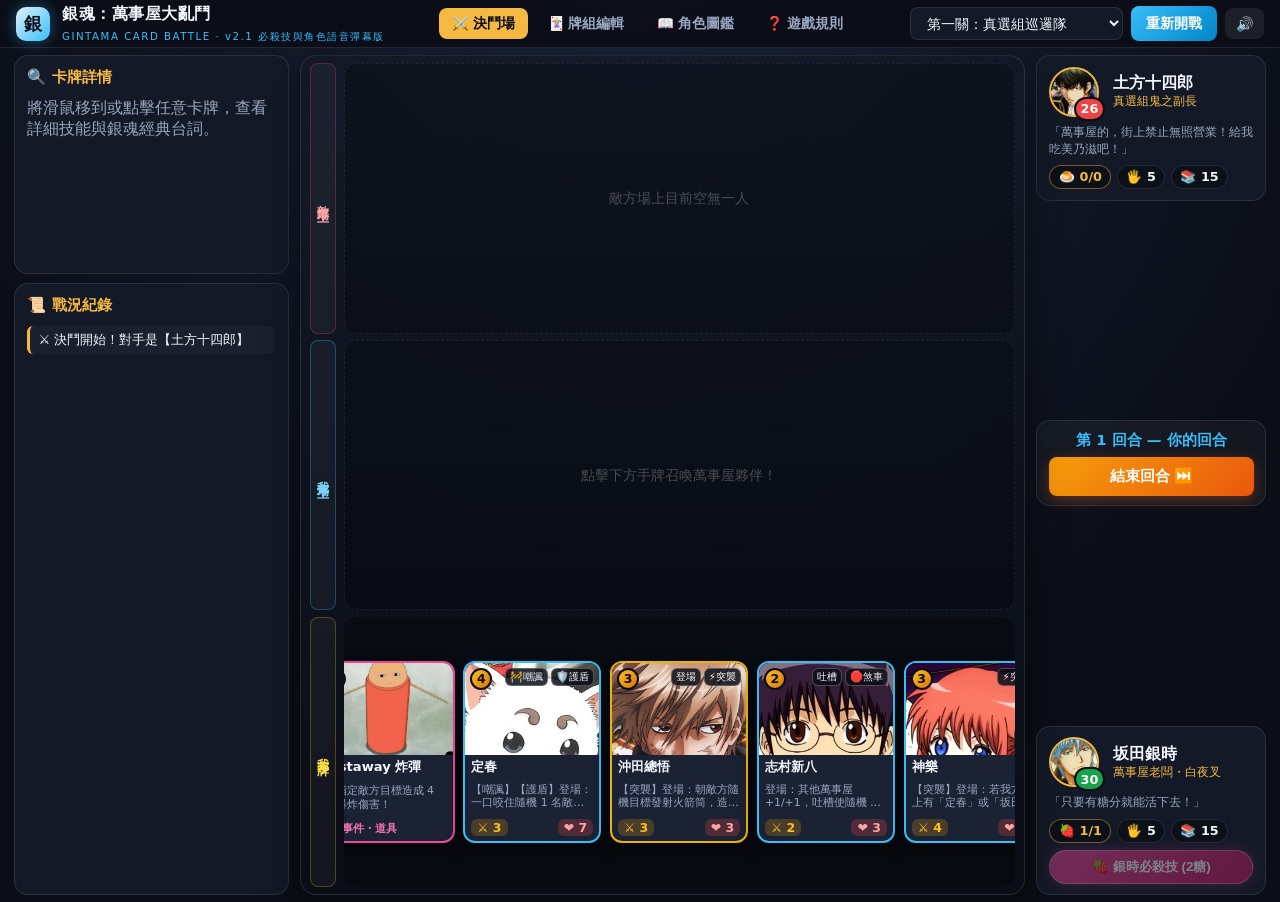
==== card-game/index.html @ 1b83532b "Add Gintama Card Battle and Gintama Street Fighter games" ====
<!DOCTYPE html>
<html lang="zh-Hant">
<head>
  <meta charset="UTF-8" />
  <meta name="viewport" content="width=device-width, initial-scale=1.0" />
  <meta http-equiv="Cache-Control" content="no-cache, no-store, must-revalidate" />
  <meta http-equiv="Pragma" content="no-cache" />
  <meta http-equiv="Expires" content="0" />
  <title>銀魂：萬事屋大亂鬥 v2.1 — Gintama Card Battle</title>
  <link rel="stylesheet" href="styles.css?v=20261117_20" />
</head>
<body>
  <div id="app">
    <!-- Top Navigation Bar -->
    <header class="topbar">
      <div class="brand">
        <span class="brand-badge">銀</span>
        <div class="brand-text">
          <h1>銀魂：萬事屋大亂鬥</h1>
          <span class="subtitle">GINTAMA CARD BATTLE · v2.1 必殺技與角色語音彈幕版</span>
        </div>
      </div>

      <nav class="nav-tabs" aria-label="主選單">
        <button class="nav-btn active" data-tab="battle">⚔️ 決鬥場</button>
        <button class="nav-btn" data-tab="deck">🃏 牌組編輯</button>
        <button class="nav-btn" data-tab="gallery">📖 角色圖鑑</button>
        <button class="nav-btn" data-tab="rules">❓ 遊戲規則</button>
      </nav>

      <div class="topbar-actions">
        <select id="stage-select" class="stage-select" title="選擇關卡"></select>
        <button id="btn-new-game" class="btn btn-primary">重新開戰</button>
        <button id="btn-sound" class="btn btn-icon" title="音效開關">🔊</button>
      </div>
    </header>

    <!-- Main Content Views -->
    <main class="main-container">
      <!-- BATTLE VIEW -->
      <section id="view-battle" class="view active">
        <div class="battle-layout">
          <!-- 左側欄：敵我雙方主將 ＋ 回合控制 -->
          <aside class="hero-column">
            <!-- Enemy Hero Card -->
            <div class="hero-bar enemy-hero" id="enemy-hero-box">
              <div class="hero-profile">
                <div class="hero-avatar-wrap">
                  <img id="enemy-avatar" src="" alt="Enemy" class="hero-avatar" />
                  <span class="hero-hp-badge" id="enemy-hp">30</span>
                </div>
                <div class="hero-meta">
                  <div class="hero-name" id="enemy-name">土方十四郎</div>
                  <div class="hero-title" id="enemy-title">真選組鬼之副長</div>
                </div>
              </div>
              <div class="hero-quote" id="enemy-taunt">「給我多加點美乃滋！」</div>
              <div class="hero-resources">
                <div class="resource-pill sugar-pill" title="敵方糖分">
                  <span>🍮</span> <span id="enemy-sugar">1/1</span>
                </div>
                <div class="resource-pill" title="敵方手牌">
                  <span>🖐️</span> <span id="enemy-hand-count">3</span>
                </div>
                <div class="resource-pill" title="敵方牌庫">
                  <span>📚</span> <span id="enemy-deck-count">17</span>
                </div>
              </div>
            </div>

            <!-- Center Status Strip -->
            <div class="center-strip">
              <div class="turn-indicator" id="turn-indicator">第 1 回合 — 你的回合</div>
              <div class="targeting-banner hidden" id="targeting-banner">
                <span id="targeting-text">請選擇目標</span>
                <button id="btn-cancel-target" class="btn btn-sm btn-ghost">取消</button>
              </div>
              <button id="btn-end-turn" class="btn btn-end-turn">結束回合 ⏭️</button>
            </div>

            <!-- Player Hero Card -->
            <div class="hero-bar player-hero" id="player-hero-box">
              <div class="hero-profile">
                <div class="hero-avatar-wrap">
                  <img id="player-avatar" src="" alt="Player" class="hero-avatar" />
                  <span class="hero-hp-badge player-hp" id="player-hp">30</span>
                </div>
                <div class="hero-meta">
                  <div class="hero-name">坂田銀時</div>
                  <div class="hero-title">萬事屋老闆・白夜叉</div>
                </div>
              </div>
              <div class="hero-quote" id="player-taunt">「只要有糖分就能活下去！」</div>
              <div class="hero-resources">
                <div class="resource-pill sugar-pill" title="可用糖分">
                  <span>🍓</span> <span id="player-sugar">1/1</span>
                </div>
                <div class="resource-pill" title="手牌數量">
                  <span>🖐️</span> <span id="player-hand-count">3</span>
                </div>
                <div class="resource-pill" title="牌庫剩餘">
                  <span>📚</span> <span id="player-deck-count">17</span>
                </div>
              </div>
              <button id="btn-hero-skill" class="btn hero-skill-btn" title="每回合限1次：消耗2糖分，回復2體力並對敵方全體造成1點傷害（≤15血變為2點）">
                🍓 銀時必殺技 (2糖)
              </button>
            </div>
          </aside>

          <!-- 中央主戰場：只放敵方場上、我方場上、手牌，空間超大字體清晰！ -->
          <div class="arena">
            <div class="arena-zone">
              <span class="zone-label enemy-label">敵方場上</span>
              <div class="board-row enemy-board" id="enemy-board"></div>
            </div>

            <div class="arena-zone">
              <span class="zone-label player-label">我方場上</span>
              <div class="board-row player-board" id="player-board"></div>
            </div>

            <div class="arena-zone hand-zone">
              <span class="zone-label hand-label">我方手牌</span>
              <div class="hand-tray" id="player-hand"></div>
            </div>

            <!-- 漫畫風角色台詞彈幕 -->
            <div id="comic-toast" class="comic-toast hidden">
              <img id="toast-avatar" src="assets/cards/char_672.png" alt="" />
              <div>
                <div id="toast-speaker" class="toast-speaker">坂田銀時</div>
                <div id="toast-text" class="toast-text">「只要有糖分就能活下去！」</div>
              </div>
            </div>
          </div>

          <!-- Right Sidebar: Card Inspector & Battle Log -->
          <aside class="battle-sidebar">
            <div class="panel inspector-panel">
              <h3>🔍 卡牌詳情</h3>
              <div id="card-inspector" class="inspector-content">
                <p class="muted">將滑鼠移到或點擊任意卡牌，查看詳細技能與銀魂經典台詞。</p>
              </div>
            </div>
            <div class="panel log-panel">
              <h3>📜 戰況紀錄</h3>
              <div id="battle-log" class="battle-log"></div>
            </div>
          </aside>
        </div>
      </section>

      <!-- DECK BUILDER VIEW -->
      <section id="view-deck" class="view">
        <div class="deck-layout">
          <div class="deck-collection">
            <div class="view-header">
              <h2>所有可用卡牌</h2>
              <div class="filter-bar">
                <button class="filter-btn active" data-faction="all">全部</button>
                <button class="filter-btn" data-faction="yorozuya">萬事屋</button>
                <button class="filter-btn" data-faction="shinsengumi">真選組</button>
                <button class="filter-btn" data-faction="joui">攘夷・鬼兵隊</button>
                <button class="filter-btn" data-faction="kabukicho">歌舞伎町・其他</button>
                <button class="filter-btn" data-faction="spell">事件・道具</button>
              </div>
            </div>
            <div id="deck-card-pool" class="card-grid"></div>
          </div>
          <aside class="deck-sidebar panel">
            <div class="deck-sidebar-header">
              <h3>我的牌組 (<span id="deck-count">0</span>/20)</h3>
              <div class="deck-actions">
                <button id="btn-reset-deck" class="btn btn-sm btn-ghost">預設牌組</button>
                <button id="btn-save-deck" class="btn btn-sm btn-primary">套用並開戰</button>
              </div>
            </div>
            <p class="muted small">點擊左側卡牌加入（每張最多 2 張），點擊右側列表移除。需滿 20 張。</p>
            <div id="current-deck-list" class="deck-list"></div>
          </aside>
        </div>
      </section>

      <!-- GALLERY VIEW -->
      <section id="view-gallery" class="view">
        <div class="view-header">
          <h2>📖 銀魂角色與道具圖鑑</h2>
          <p class="muted">收錄萬事屋、真選組、攘夷志士、歌舞伎町住民與經典搞笑道具！</p>
        </div>
        <div id="gallery-grid" class="card-grid gallery-grid"></div>
      </section>

      <!-- RULES VIEW -->
      <section id="view-rules" class="view">
        <div class="rules-card panel">
          <h2>❓ 銀魂：萬事屋大亂鬥 — 完整遊戲規則</h2>
          <div class="rules-grid">
            <div class="rule-block">
              <h3>1. 回合流程與糖分 🍓</h3>
              <ul>
                <li><strong>開局與補牌</strong>：雙方各有 20 張牌組，開局直接抽滿 <strong>5 張手牌</strong>；每當出牌使手牌低於 5 張時，會自動從牌庫<strong>隨時補滿 5 張</strong>（直到牌庫抽完）。</li>
                <li><strong>回合開始</strong>：糖分上限 +1（最高 10 點）並補滿，同時抽 1 張牌（手牌上限 5 張）。</li>
                <li><strong>出牌</strong>：點擊手牌中糖分足夠（藍色發光）的卡牌，即可召喚角色上場或施放事件／道具。</li>
              </ul>
            </div>
            <div class="rule-block">
              <h3>2. 召喚、攻擊與操作 ⚔️</h3>
              <ul>
                <li>場上最多可同時存在 <strong>5 名角色</strong>。</li>
                <li>一般角色登場當回合需待機；<strong>綠框發光</strong>代表本回合可攻擊。</li>
                <li><strong>攻擊方式</strong>：點擊己方綠框角色 → 再點擊敵方角色或敵方主將！</li>
                <li><strong>指定道具</strong>：點擊需要目標的道具卡後，點選對應的友方或敵方目標（可按「取消」收回）。</li>
              </ul>
            </div>
            <div class="rule-block">
              <h3>3. 前列防線與技能關鍵詞 🛡️</h3>
              <ul>
                <li><strong>嘲諷 (前列擋箭牌)</strong>：敵人必須先擊敗所有具「嘲諷」的角色，才能攻擊其他角色或主將。</li>
                <li><strong>煞車 (停攻控場 🛑)</strong>：中了「煞車」的角色下回合無法攻擊（如將軍大人、新八吐槽、月詠苦無、阿姆斯特朗砲）。</li>
                <li><strong>護盾 (🛡️)</strong>：抵擋第一次受到的戰鬥或技能傷害，破盾後才開始扣血。</li>
                <li><strong>突襲</strong>：登場當回合即可立刻攻擊。</li>
                <li><strong>登場 / 亡語 / 白夜叉</strong>：進場或退場時觸發特殊效果；銀時在我方 ≤ 15 血時會覺醒！</li>
              </ul>
            </div>
            <div class="rule-block">
              <h3>4. 勝負條件與關卡 🏆</h3>
              <ul>
                <li><strong>獲勝條件</strong>：將敵方主將體力打到 <strong>0</strong>，或讓敵方<strong>牌庫耗盡（無牌可抽）</strong>即立刻獲勝！</li>
                <li><strong>敗北條件</strong>：我方主將體力歸 0，或我方牌庫耗盡無牌可抽。</li>
                <li><strong>8 大經典關卡</strong>：從真選組巡邏隊一路打到 MADAO 究極逆襲，也可到「牌組編輯」自由調整 20 張牌組（同卡最多 2 張）。</li>
              </ul>
            </div>
          </div>
        </div>
      </section>
    </main>
  </div>

  <!-- Victory / Defeat Modal -->
  <div id="result-modal" class="modal hidden">
    <div id="modal-box" class="modal-box">
      <div id="modal-badge" class="result-badge win">WIN · 你贏了！</div>
      <div id="modal-emoji" class="modal-emoji">🏆</div>
      <h2 id="modal-title">勝利！</h2>
      <div id="modal-reason" class="modal-reason"></div>
      <div class="modal-quote-box">
        <img id="modal-speaker-img" src="assets/cards/char_672.png" alt="角色頭像" class="modal-speaker-avatar" />
        <div class="modal-quote-content">
          <div id="modal-speaker-name" class="modal-speaker-name">坂田銀時</div>
          <p id="modal-quote-text" class="modal-quote-text">「只要有糖分就能活下去！」</p>
        </div>
      </div>
      <p id="modal-desc" class="modal-subdesc"></p>
      <div class="modal-actions">
        <button id="btn-modal-retry" class="btn btn-primary">再戰一局</button>
        <button id="btn-modal-next" class="btn btn-accent">挑戰下一關</button>
      </div>
    </div>
  </div>

  <script src="cards.js?v=20261117_20"></script>
  <script src="game.js?v=20261117_20"></script>
</body>
</html>
---- card-game/styles.css ----
:root {
  --bg-deep: #0b0e17;
  --bg-panel: #131927;
  --bg-card: #1a2234;
  --border-subtle: rgba(255, 255, 255, 0.1);
  --text-main: #f3f6fc;
  --text-muted: #9aa7c0;
  --accent-gold: #f5b942;
  --accent-cyan: #38bdf8;
  --accent-crimson: #ef4444;
  --accent-green: #22c55e;
  --accent-purple: #a855f7;
  --yorozuya: #38bdf8;
  --shinsengumi: #eab308;
  --joui: #a855f7;
  --kabukicho: #f97316;
  --spell: #ec4899;
}

* {
  box-sizing: border-box;
  margin: 0;
  padding: 0;
}

body {
  font-family: "Noto Sans TC", "Microsoft JhengHei", system-ui, -apple-system, sans-serif;
  background: radial-gradient(circle at top center, #1a233a 0%, var(--bg-deep) 65%);
  color: var(--text-main);
  min-height: 100vh;
  overflow-x: hidden;
}

.hidden {
  display: none !important;
}

.muted {
  color: var(--text-muted);
}

.small {
  font-size: 0.85rem;
}

/* Topbar */
.topbar {
  display: flex;
  align-items: center;
  justify-content: space-between;
  gap: 1rem;
  padding: 0.7rem 1.4rem;
  background: rgba(11, 14, 23, 0.92);
  border-bottom: 1px solid var(--border-subtle);
  backdrop-filter: blur(10px);
  position: sticky;
  top: 0;
  z-index: 40;
}

.brand {
  display: flex;
  align-items: center;
  gap: 0.75rem;
}

.brand-badge {
  width: 40px;
  height: 40px;
  border-radius: 10px;
  background: linear-gradient(135deg, #e0f2fe, #38bdf8);
  color: #0b0e17;
  font-weight: 900;
  font-size: 1.4rem;
  display: grid;
  place-items: center;
  box-shadow: 0 0 15px rgba(56, 189, 248, 0.4);
}

.brand-text h1 {
  font-size: 1.1rem;
  letter-spacing: 0.5px;
}

.brand-text .subtitle {
  font-size: 0.68rem;
  color: var(--accent-cyan);
  letter-spacing: 1.5px;
}

.nav-tabs {
  display: flex;
  gap: 0.4rem;
}

.nav-btn {
  background: transparent;
  border: 1px solid transparent;
  color: var(--text-muted);
  padding: 0.45rem 0.9rem;
  border-radius: 8px;
  cursor: pointer;
  font-size: 0.92rem;
  font-weight: 600;
  transition: all 0.18s ease;
}

.nav-btn:hover {
  color: var(--text-main);
  background: rgba(255, 255, 255, 0.06);
}

.nav-btn.active {
  color: #0b0e17;
  background: var(--accent-gold);
}

.topbar-actions {
  display: flex;
  align-items: center;
  gap: 0.5rem;
}

.stage-select {
  background: var(--bg-panel);
  color: var(--text-main);
  border: 1px solid var(--border-subtle);
  border-radius: 8px;
  padding: 0.42rem 0.7rem;
  font-size: 0.88rem;
}

/* Buttons */
.btn {
  border: none;
  border-radius: 8px;
  padding: 0.48rem 0.95rem;
  font-weight: 700;
  cursor: pointer;
  font-size: 0.88rem;
  transition: transform 0.12s ease, filter 0.15s ease;
}

.btn:hover:not(:disabled) {
  filter: brightness(1.1);
  transform: translateY(-1px);
}

.btn:disabled {
  opacity: 0.45;
  cursor: not-allowed;
}

.btn-primary {
  background: linear-gradient(135deg, #38bdf8, #0284c7);
  color: #fff;
}

.btn-accent {
  background: linear-gradient(135deg, #f5b942, #d97706);
  color: #0b0e17;
}

.btn-ghost {
  background: rgba(255, 255, 255, 0.08);
  color: var(--text-main);
  border: 1px solid var(--border-subtle);
}

.btn-icon {
  background: rgba(255, 255, 255, 0.08);
  color: var(--text-main);
  padding: 0.45rem 0.65rem;
}

.btn-sm {
  padding: 0.3rem 0.65rem;
  font-size: 0.8rem;
}

.btn-end-turn {
  background: linear-gradient(135deg, #f59e0b, #ea580c);
  color: #fff;
  padding: 0.5rem 1.15rem;
  font-size: 0.92rem;
  box-shadow: 0 4px 14px rgba(234, 88, 12, 0.35);
}

/* Views */
.main-container {
  max-width: 1480px;
  margin: 0 auto;
  padding: 0.9rem 1.2rem 1.5rem;
}

.view {
  display: none;
}

.view.active {
  display: block;
}

/* Battle Layout */
.battle-layout {
  display: grid;
  grid-template-columns: 1fr 310px;
  gap: 1rem;
  align-items: start;
}

.arena {
  display: flex;
  flex-direction: column;
  gap: 0.65rem;
  background: linear-gradient(180deg, rgba(19, 25, 39, 0.85), rgba(11, 14, 23, 0.95));
  border: 1px solid var(--border-subtle);
  border-radius: 16px;
  padding: 0.9rem;
  box-shadow: 0 18px 40px rgba(0, 0, 0, 0.45);
}

/* Hero Bars */
.hero-bar {
  display: flex;
  align-items: center;
  justify-content: space-between;
  gap: 1rem;
  padding: 0.6rem 0.9rem;
  border-radius: 12px;
  background: rgba(255, 255, 255, 0.04);
  border: 1px solid var(--border-subtle);
  transition: box-shadow 0.2s ease, border-color 0.2s ease;
}

.hero-bar.targetable {
  border-color: var(--accent-crimson);
  box-shadow: 0 0 18px rgba(239, 68, 68, 0.55);
  cursor: pointer;
}

.hero-bar.friendly-targetable {
  border-color: var(--accent-green);
  box-shadow: 0 0 18px rgba(34, 197, 94, 0.55);
  cursor: pointer;
}

.hero-profile {
  display: flex;
  align-items: center;
  gap: 0.85rem;
}

.hero-avatar-wrap {
  position: relative;
  width: 56px;
  height: 56px;
  flex-shrink: 0;
}

.hero-avatar {
  width: 56px;
  height: 56px;
  border-radius: 50%;
  object-fit: cover;
  border: 2px solid var(--accent-gold);
  background: #0f172a;
}

.hero-hp-badge {
  position: absolute;
  bottom: -4px;
  right: -6px;
  background: var(--accent-crimson);
  color: #fff;
  font-weight: 800;
  font-size: 0.8rem;
  min-width: 26px;
  height: 24px;
  padding: 0 5px;
  border-radius: 999px;
  display: grid;
  place-items: center;
  border: 2px solid var(--bg-deep);
}

.hero-hp-badge.player-hp {
  background: #16a34a;
}

.hero-name-row {
  display: flex;
  align-items: baseline;
  gap: 0.55rem;
}

.hero-name {
  font-weight: 800;
  font-size: 1.05rem;
}

.hero-title {
  font-size: 0.78rem;
  color: var(--accent-gold);
}

.hero-quote {
  font-size: 0.82rem;
  color: var(--text-muted);
  margin-top: 2px;
}

.hero-resources {
  display: flex;
  gap: 0.5rem;
  flex-wrap: wrap;
}

.resource-pill {
  background: rgba(0, 0, 0, 0.35);
  border: 1px solid var(--border-subtle);
  padding: 0.32rem 0.65rem;
  border-radius: 999px;
  font-size: 0.85rem;
  font-weight: 700;
  display: flex;
  align-items: center;
  gap: 0.3rem;
}

.sugar-pill {
  border-color: rgba(245, 185, 66, 0.45);
  color: var(--accent-gold);
}

/* Board Rows */
.board-row {
  min-height: 176px;
  display: flex;
  justify-content: center;
  align-items: center;
  gap: 0.7rem;
  padding: 0.55rem;
  border-radius: 12px;
  background: rgba(0, 0, 0, 0.24);
  border: 1px dashed rgba(255, 255, 255, 0.08);
  flex-wrap: wrap;
}

.empty-board-hint {
  color: rgba(255, 255, 255, 0.25);
  font-size: 0.88rem;
  pointer-events: none;
}

/* Center Strip */
.center-strip {
  display: flex;
  align-items: center;
  justify-content: space-between;
  gap: 0.75rem;
  padding: 0.35rem 0.6rem;
  background: rgba(255, 255, 255, 0.03);
  border-radius: 10px;
}

.turn-indicator {
  font-weight: 800;
  font-size: 0.95rem;
  color: var(--accent-cyan);
}

.targeting-banner {
  display: flex;
  align-items: center;
  gap: 0.6rem;
  background: rgba(239, 68, 68, 0.2);
  border: 1px solid var(--accent-crimson);
  color: #fecaca;
  padding: 0.28rem 0.7rem;
  border-radius: 999px;
  font-size: 0.85rem;
  font-weight: 700;
}

/* Cards */
.card {
  width: 134px;
  height: 194px;
  border-radius: 12px;
  background: var(--bg-card);
  border: 2px solid rgba(255, 255, 255, 0.18);
  display: flex;
  flex-direction: column;
  overflow: hidden;
  position: relative;
  cursor: pointer;
  user-select: none;
  transition: transform 0.16s ease, box-shadow 0.16s ease, border-color 0.16s ease;
  box-shadow: 0 6px 16px rgba(0, 0, 0, 0.45);
}

.card:hover {
  transform: translateY(-6px) scale(1.03);
  z-index: 10;
}

.card.faction-yorozuya { border-color: var(--yorozuya); }
.card.faction-shinsengumi { border-color: var(--shinsengumi); }
.card.faction-joui { border-color: var(--joui); }
.card.faction-kabukicho { border-color: var(--kabukicho); }
.card.faction-spell { border-color: var(--spell); }

.card.playable {
  box-shadow: 0 0 16px rgba(56, 189, 248, 0.55);
}

.card.ready-attack {
  box-shadow: 0 0 18px rgba(34, 197, 94, 0.7);
  border-color: var(--accent-green);
}

.card.selected {
  transform: translateY(-10px) scale(1.06);
  box-shadow: 0 0 22px rgba(245, 185, 66, 0.9);
  border-color: var(--accent-gold);
}

.card.targetable {
  box-shadow: 0 0 20px rgba(239, 68, 68, 0.85);
  border-color: var(--accent-crimson);
  animation: pulseTarget 1s infinite;
}

.card.friendly-targetable {
  box-shadow: 0 0 20px rgba(34, 197, 94, 0.85);
  border-color: var(--accent-green);
  animation: pulseTarget 1s infinite;
}

.card.shielded {
  box-shadow: 0 0 18px rgba(251, 191, 36, 0.75), inset 0 0 12px rgba(251, 191, 36, 0.25);
}

.card.stunned {
  filter: saturate(0.45) brightness(0.82);
  box-shadow: 0 0 16px rgba(56, 189, 248, 0.7);
}

.card-status-ribbon {
  position: absolute;
  bottom: 4px;
  left: 50%;
  transform: translateX(-50%);
  background: rgba(11, 14, 23, 0.88);
  border: 1px solid rgba(56, 189, 248, 0.75);
  color: #bae6fd;
  font-size: 0.65rem;
  font-weight: 800;
  padding: 1px 6px;
  border-radius: 999px;
  white-space: nowrap;
}

@keyframes pulseTarget {
  0%, 100% { transform: scale(1); }
  50% { transform: scale(1.04); }
}

.card-art-wrap {
  position: relative;
  height: 98px;
  background: #0d1322;
  overflow: hidden;
}

.card-art {
  width: 100%;
  height: 100%;
  object-fit: cover;
  object-position: top center;
}

.card.faction-spell .card-art {
  object-position: center center;
}

.card-cost {
  position: absolute;
  top: 5px;
  left: 5px;
  width: 24px;
  height: 24px;
  border-radius: 50%;
  background: linear-gradient(135deg, #fbbf24, #d97706);
  color: #0b0e17;
  font-weight: 900;
  font-size: 0.8rem;
  display: grid;
  place-items: center;
  border: 2px solid #0b0e17;
}

.card-badges {
  position: absolute;
  top: 5px;
  right: 5px;
  display: flex;
  gap: 3px;
}

.kw-badge {
  background: rgba(11, 14, 23, 0.85);
  border: 1px solid rgba(255, 255, 255, 0.25);
  border-radius: 6px;
  padding: 1px 4px;
  font-size: 0.65rem;
}

.card-body {
  flex: 1;
  padding: 4px 6px 6px;
  display: flex;
  flex-direction: column;
  justify-content: space-between;
}

.card-name {
  font-size: 0.78rem;
  font-weight: 800;
  white-space: nowrap;
  overflow: hidden;
  text-overflow: ellipsis;
}

.card-desc {
  font-size: 0.65rem;
  color: var(--text-muted);
  line-height: 1.25;
  display: -webkit-box;
  -webkit-line-clamp: 3;
  -webkit-box-orient: vertical;
  overflow: hidden;
}

.card-stats {
  display: flex;
  justify-content: space-between;
  align-items: center;
  margin-top: 2px;
}

.stat-atk, .stat-hp {
  font-weight: 900;
  font-size: 0.78rem;
  padding: 1px 6px;
  border-radius: 6px;
}

.stat-atk {
  background: rgba(245, 158, 11, 0.22);
  color: #fbbf24;
}

.stat-hp {
  background: rgba(239, 68, 68, 0.25);
  color: #fca5a5;
}

.stat-spell {
  font-size: 0.68rem;
  color: #f472b6;
  font-weight: 700;
}

/* Hand Tray */
.hand-tray {
  display: flex;
  justify-content: center;
  align-items: center;
  gap: 0.55rem;
  min-height: 190px;
  padding: 0.55rem;
  background: rgba(0, 0, 0, 0.3);
  border-radius: 12px;
  overflow-x: auto;
}

/* Sidebar Panels */
.battle-sidebar {
  display: flex;
  flex-direction: column;
  gap: 0.85rem;
}

.panel {
  background: var(--bg-panel);
  border: 1px solid var(--border-subtle);
  border-radius: 14px;
  padding: 0.9rem;
}

.panel h3 {
  font-size: 0.95rem;
  margin-bottom: 0.65rem;
  color: var(--accent-gold);
}

.inspector-content {
  min-height: 220px;
}

.inspector-card-preview {
  display: flex;
  gap: 0.75rem;
  align-items: flex-start;
  margin-bottom: 0.6rem;
}

.inspector-card-preview img {
  width: 84px;
  height: 112px;
  object-fit: cover;
  object-position: top center;
  border-radius: 10px;
  border: 2px solid var(--accent-cyan);
}

.inspector-meta h4 {
  font-size: 1.02rem;
  margin-bottom: 0.2rem;
}

.inspector-tags {
  display: flex;
  flex-wrap: wrap;
  gap: 0.3rem;
  margin: 0.35rem 0;
}

.tag {
  font-size: 0.72rem;
  padding: 2px 6px;
  border-radius: 6px;
  background: rgba(255, 255, 255, 0.08);
}

.inspector-quote {
  margin-top: 0.5rem;
  padding: 0.5rem 0.65rem;
  border-left: 3px solid var(--accent-gold);
  background: rgba(245, 185, 66, 0.08);
  font-size: 0.82rem;
  font-style: italic;
  border-radius: 0 8px 8px 0;
}

.battle-log {
  max-height: 290px;
  overflow-y: auto;
  display: flex;
  flex-direction: column;
  gap: 0.35rem;
  font-size: 0.82rem;
}

.log-entry {
  padding: 0.3rem 0.5rem;
  border-radius: 6px;
  background: rgba(255, 255, 255, 0.03);
  border-left: 3px solid var(--accent-cyan);
}

.log-entry.enemy { border-left-color: var(--accent-crimson); }
.log-entry.system { border-left-color: var(--accent-gold); }

/* Deck Builder & Gallery */
.view-header {
  display: flex;
  justify-content: space-between;
  align-items: center;
  flex-wrap: wrap;
  gap: 0.8rem;
  margin-bottom: 1rem;
}

.filter-bar {
  display: flex;
  gap: 0.4rem;
  flex-wrap: wrap;
}

.filter-btn {
  background: var(--bg-panel);
  color: var(--text-muted);
  border: 1px solid var(--border-subtle);
  padding: 0.35rem 0.75rem;
  border-radius: 999px;
  cursor: pointer;
  font-size: 0.82rem;
}

.filter-btn.active {
  background: var(--accent-cyan);
  color: #0b0e17;
  font-weight: 700;
}

.deck-layout {
  display: grid;
  grid-template-columns: 1fr 320px;
  gap: 1rem;
  align-items: start;
}

.card-grid {
  display: grid;
  grid-template-columns: repeat(auto-fill, minmax(136px, 1fr));
  gap: 0.85rem;
  justify-items: center;
}

.deck-sidebar-header {
  display: flex;
  justify-content: space-between;
  align-items: center;
  gap: 0.5rem;
  margin-bottom: 0.4rem;
}

.deck-actions {
  display: flex;
  gap: 0.35rem;
}

.deck-list {
  margin-top: 0.65rem;
  display: flex;
  flex-direction: column;
  gap: 0.35rem;
  max-height: 520px;
  overflow-y: auto;
}

.deck-item {
  display: flex;
  justify-content: space-between;
  align-items: center;
  padding: 0.4rem 0.6rem;
  background: rgba(255, 255, 255, 0.05);
  border-radius: 8px;
  cursor: pointer;
  font-size: 0.84rem;
}

.deck-item:hover {
  background: rgba(239, 68, 68, 0.16);
}

.deck-item-cost {
  background: var(--accent-gold);
  color: #0b0e17;
  font-weight: 800;
  border-radius: 50%;
  width: 20px;
  height: 20px;
  display: inline-grid;
  place-items: center;
  font-size: 0.74rem;
  margin-right: 0.45rem;
}

/* Gallery */
.gallery-grid {
  grid-template-columns: repeat(auto-fill, minmax(220px, 1fr));
}

.gallery-card {
  width: 100%;
  background: var(--bg-panel);
  border: 1px solid var(--border-subtle);
  border-radius: 14px;
  overflow: hidden;
  display: flex;
  flex-direction: column;
}

.gallery-card img {
  width: 100%;
  height: 210px;
  object-fit: cover;
  object-position: top center;
}

.gallery-card-info {
  padding: 0.75rem;
  display: flex;
  flex-direction: column;
  gap: 0.35rem;
}

/* Rules */
.rules-card h2 {
  margin-bottom: 1rem;
  color: var(--accent-gold);
}

.rules-grid {
  display: grid;
  grid-template-columns: repeat(auto-fit, minmax(260px, 1fr));
  gap: 1rem;
}

.rule-block {
  background: rgba(255, 255, 255, 0.04);
  padding: 1rem;
  border-radius: 12px;
  border: 1px solid var(--border-subtle);
  line-height: 1.6;
}

.rule-block h3 {
  margin-bottom: 0.5rem;
  color: var(--accent-cyan);
}

.rule-block ul {
  padding-left: 1.2rem;
}

/* Modal */
.modal {
  position: fixed;
  inset: 0;
  background: rgba(0, 0, 0, 0.72);
  display: grid;
  place-items: center;
  z-index: 100;
}

.modal-box {
  background: var(--bg-panel);
  border: 2px solid var(--accent-gold);
  border-radius: 18px;
  padding: 1.8rem;
  max-width: 470px;
  width: 92%;
  text-align: center;
  box-shadow: 0 24px 60px rgba(0, 0, 0, 0.72);
}

.modal-box.win {
  border-color: var(--accent-gold);
  box-shadow: 0 0 38px rgba(245, 185, 66, 0.35);
}

.modal-box.lose {
  border-color: var(--accent-crimson);
  box-shadow: 0 0 38px rgba(239, 68, 68, 0.35);
}

.result-badge {
  display: inline-block;
  padding: 0.32rem 1.1rem;
  border-radius: 999px;
  font-weight: 900;
  font-size: 0.92rem;
  letter-spacing: 1.8px;
  margin-bottom: 0.75rem;
}

.result-badge.win {
  background: linear-gradient(135deg, #fbbf24, #f59e0b);
  color: #0b0e17;
}

.result-badge.lose {
  background: linear-gradient(135deg, #ef4444, #b91c1c);
  color: #fff;
}

.modal-emoji {
  font-size: 2.8rem;
  margin-bottom: 0.35rem;
}

.modal-box h2 {
  font-size: 1.65rem;
  margin-bottom: 0.9rem;
}

.modal-quote-box {
  display: flex;
  align-items: center;
  gap: 0.85rem;
  text-align: left;
  background: rgba(255, 255, 255, 0.05);
  border-left: 4px solid var(--accent-gold);
  border-radius: 0 12px 12px 0;
  padding: 0.8rem 0.95rem;
  margin-bottom: 0.85rem;
}

.modal-box.lose .modal-quote-box {
  border-left-color: var(--accent-crimson);
}

.modal-speaker-avatar {
  width: 56px;
  height: 56px;
  border-radius: 50%;
  object-fit: cover;
  object-position: top center;
  border: 2px solid rgba(255, 255, 255, 0.25);
  flex-shrink: 0;
}

.modal-speaker-name {
  font-size: 0.82rem;
  font-weight: 800;
  color: var(--accent-gold);
  margin-bottom: 0.2rem;
}

.modal-quote-text {
  font-size: 0.95rem;
  line-height: 1.45;
  color: var(--text-main) !important;
  margin: 0 !important;
  font-style: italic;
}

.modal-subdesc {
  color: var(--text-muted);
  font-size: 0.86rem;
  margin-bottom: 1.25rem;
}

.modal-actions {
  display: flex;
  justify-content: center;
  gap: 0.75rem;
}

/* Floating Damage Popup */
.float-dmg {
  position: fixed;
  font-weight: 900;
  font-size: 1.35rem;
  pointer-events: none;
  z-index: 90;
  text-shadow: 0 2px 6px rgba(0, 0, 0, 0.9);
  animation: floatUp 0.9s ease-out forwards;
}

@keyframes floatUp {
  0% { opacity: 1; transform: translate(-50%, 0) scale(0.9); }
  30% { transform: translate(-50%, -18px) scale(1.2); }
  100% { opacity: 0; transform: translate(-50%, -46px) scale(1); }
}

@media (max-width: 1024px) {
  .battle-layout, .deck-layout {
    grid-template-columns: 1fr;
  }
}

/* 銀時必殺技按鈕 */
.hero-skill-btn {
  background: linear-gradient(135deg, #ec4899, #be185d);
  color: #fff;
  border: 1px solid rgba(255, 255, 255, 0.35);
  border-radius: 999px;
  padding: 0.35rem 0.85rem;
  font-size: 0.82rem;
  box-shadow: 0 0 14px rgba(236, 72, 153, 0.45);
}

.hero-skill-btn.used {
  background: rgba(255, 255, 255, 0.08);
  color: var(--text-muted);
  box-shadow: none;
}

/* 漫畫風角色台詞彈幕 */
.arena {
  position: relative;
}

.comic-toast {
  position: absolute;
  top: 50%;
  left: 50%;
  transform: translate(-50%, -50%);
  z-index: 60;
  display: flex;
  align-items: center;
  gap: 0.75rem;
  background: rgba(11, 14, 23, 0.94);
  border: 2px solid var(--accent-gold);
  border-radius: 14px;
  padding: 0.65rem 1.1rem;
  max-width: 440px;
  box-shadow: 0 12px 32px rgba(0, 0, 0, 0.75), 0 0 22px rgba(245, 185, 66, 0.35);
  pointer-events: none;
  animation: toastPop 0.22s ease-out;
}

.comic-toast img {
  width: 48px;
  height: 48px;
  border-radius: 50%;
  object-fit: cover;
  object-position: top center;
  border: 2px solid var(--accent-cyan);
  flex-shrink: 0;
}

.toast-speaker {
  font-size: 0.78rem;
  font-weight: 800;
  color: var(--accent-gold);
}

.toast-text {
  font-size: 0.92rem;
  font-weight: 700;
  color: #fff;
}

@keyframes toastPop {
  from { opacity: 0; transform: translate(-50%, -42%) scale(0.92); }
  to { opacity: 1; transform: translate(-50%, -50%) scale(1); }
}

/* === 筆電寬螢幕三欄免捲動佈局 (字體清晰 + 一屏全覽) === */
@media (min-width: 900px) {
  .topbar {
    height: 48px;
    padding: 0.25rem 1rem;
  }

  .brand-badge {
    width: 34px;
    height: 34px;
    font-size: 1.15rem;
  }

  .brand-text h1 {
    font-size: 1rem;
  }

  .brand-text .subtitle {
    font-size: 0.64rem;
  }

  .nav-btn {
    padding: 0.32rem 0.75rem;
    font-size: 0.86rem;
  }

  .main-container {
    max-width: 1620px;
    padding: 0.45rem 0.85rem;
  }

  #view-battle.active {
    height: calc(100vh - 60px);
  }

  #view-battle .battle-layout {
    height: 100%;
    grid-template-columns: 275px 1fr 230px;
    gap: 0.7rem;
    align-items: stretch;
  }

  /* 左側欄：純閱讀情報與戰況紀錄 */
  #view-battle .battle-sidebar {
    order: 1;
  }

  /* 中央主戰場 */
  #view-battle .arena {
    order: 2;
  }

  /* 右側欄：主將與操作按鈕區（方便右撇子順手點擊） */
  .hero-column {
    order: 3;
    height: 100%;
    display: flex;
    flex-direction: column;
    justify-content: space-between;
    gap: 0.5rem;
    min-height: 0;
  }

  .hero-column .hero-bar {
    flex-direction: column;
    align-items: stretch;
    gap: 0.45rem;
    padding: 0.65rem 0.75rem;
    background: var(--bg-panel);
    border-radius: 14px;
  }

  .hero-column .hero-avatar-wrap,
  .hero-column .hero-avatar {
    width: 50px;
    height: 50px;
  }

  .hero-column .hero-name {
    font-size: 1rem;
  }

  .hero-column .hero-title {
    font-size: 0.74rem;
    display: block;
  }

  .hero-column .hero-quote {
    font-size: 0.78rem;
    line-height: 1.35;
    margin-top: 0;
  }

  .hero-column .hero-resources {
    gap: 0.35rem;
  }

  .hero-column .resource-pill {
    padding: 0.24rem 0.52rem;
    font-size: 0.8rem;
  }

  .hero-column .hero-skill-btn {
    width: 100%;
    padding: 0.42rem 0.65rem;
    font-size: 0.84rem;
  }

  .hero-column .center-strip {
    flex-direction: column;
    align-items: stretch;
    text-align: center;
    gap: 0.45rem;
    padding: 0.6rem 0.7rem;
    background: rgba(255, 255, 255, 0.04);
    border: 1px solid var(--border-subtle);
    border-radius: 14px;
  }

  .hero-column .turn-indicator {
    font-size: 0.92rem;
  }

  .hero-column .btn-end-turn {
    width: 100%;
    padding: 0.55rem 0.8rem;
    font-size: 0.95rem;
  }

  /* 中央戰場：只放 3 排卡片，每排超大超清晰 */
  #view-battle .arena {
    height: 100%;
    display: flex;
    flex-direction: column;
    justify-content: space-between;
    gap: 0.4rem;
    padding: 0.45rem 0.6rem;
    overflow: hidden;
  }

  .arena-zone {
    flex: 1;
    min-height: 0;
    display: flex;
    align-items: stretch;
    gap: 0.45rem;
  }

  .zone-label {
    writing-mode: vertical-rl;
    text-orientation: mixed;
    display: grid;
    place-items: center;
    font-size: 0.74rem;
    font-weight: 800;
    letter-spacing: 2px;
    padding: 0.25rem;
    border-radius: 8px;
    background: rgba(255, 255, 255, 0.04);
    color: var(--text-muted);
    flex-shrink: 0;
  }

  .enemy-label { color: #fca5a5; border: 1px solid rgba(239, 68, 68, 0.3); }
  .player-label { color: #7dd3fc; border: 1px solid rgba(56, 189, 248, 0.3); }
  .hand-label { color: #fde047; border: 1px solid rgba(234, 179, 8, 0.3); }

  #view-battle .board-row,
  #view-battle .hand-tray {
    flex: 1;
    min-height: 0;
    height: 100%;
    padding: 0.3rem 0.5rem;
    gap: 0.55rem;
    overflow-x: auto;
    overflow-y: hidden;
  }

  /* 卡片尺寸回到大張清晰！ */
  #view-battle .card {
    width: clamp(114px, 19.5vh, 138px);
    height: clamp(148px, 27vh, 182px);
    flex-shrink: 0;
  }

  #view-battle .card-art-wrap {
    height: clamp(68px, 12.5vh, 92px);
  }

  #view-battle .card-cost {
    width: 22px;
    height: 22px;
    font-size: 0.78rem;
  }

  #view-battle .card-body {
    padding: 3px 6px 5px;
  }

  #view-battle .card-name {
    font-size: 0.82rem;
  }

  #view-battle .card-desc {
    font-size: 0.68rem;
    line-height: 1.25;
    -webkit-line-clamp: 2;
  }

  #view-battle .stat-atk,
  #view-battle .stat-hp {
    font-size: 0.78rem;
    padding: 1px 6px;
  }

  /* 右側欄 */
  #view-battle .battle-sidebar {
    height: 100%;
    display: flex;
    flex-direction: column;
    gap: 0.55rem;
    min-height: 0;
  }

  #view-battle .panel {
    padding: 0.65rem 0.8rem;
  }

  #view-battle .inspector-panel {
    flex: 0 0 auto;
  }

  #view-battle .inspector-content {
    min-height: 165px;
  }

  #view-battle .log-panel {
    flex: 1;
    min-height: 0;
    display: flex;
    flex-direction: column;
  }

  #view-battle .battle-log {
    flex: 1;
    min-height: 0;
    max-height: none;
  }
}

.modal-reason {
  display: inline-block;
  margin-bottom: 0.9rem;
  padding: 0.35rem 0.85rem;
  border-radius: 8px;
  font-size: 0.86rem;
  font-weight: 700;
  background: rgba(255, 255, 255, 0.08);
  color: #fde047;
}

.resource-pill.danger-pill {
  border-color: var(--accent-crimson);
  background: rgba(239, 68, 68, 0.25);
  color: #fecaca;
  animation: pulseTarget 1s infinite;
}
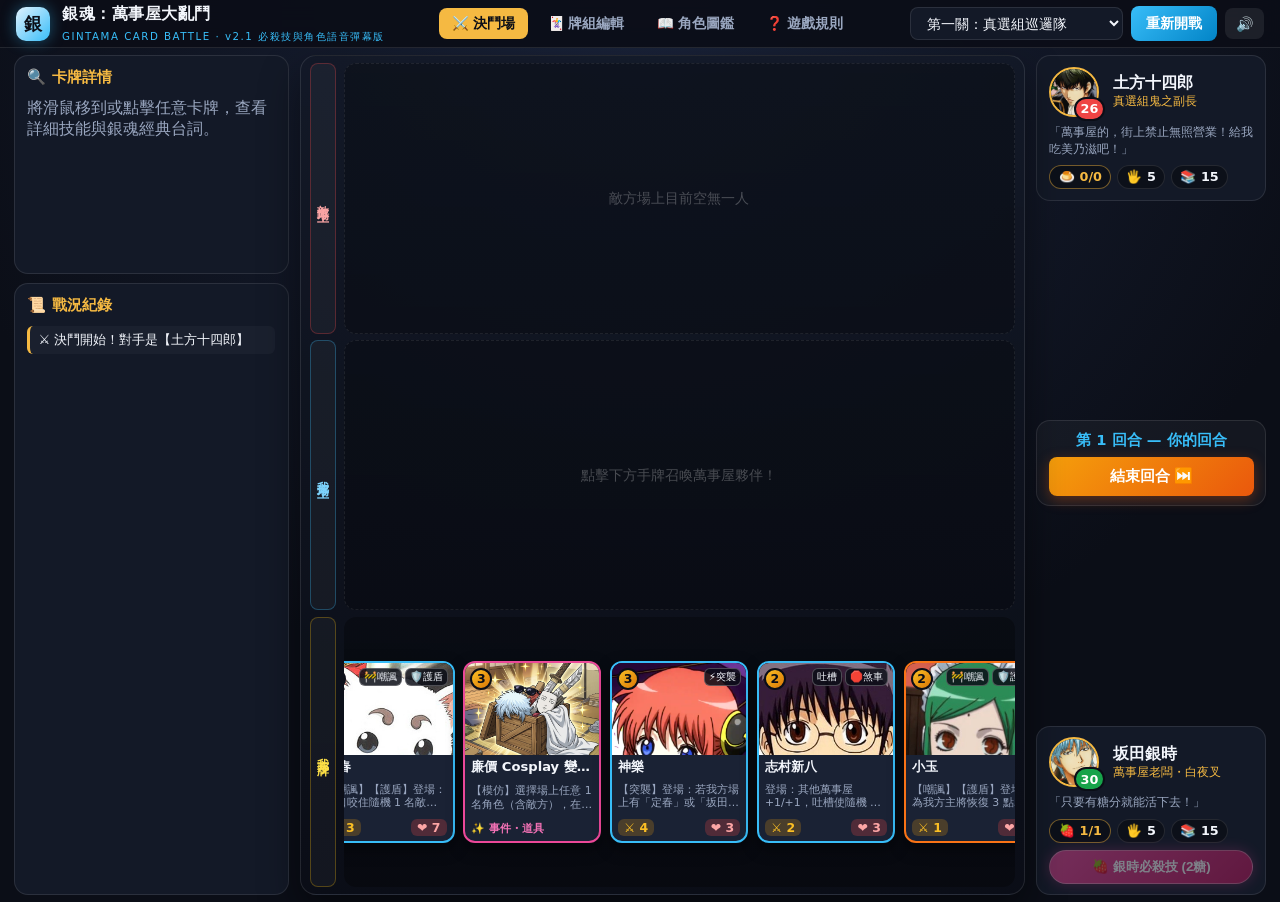
==== commit a11ce5f5: "Add responsive mobile & tablet layouts plus touch arcade controls" ====
--- a/card-game/index.html
+++ b/card-game/index.html
@@ -7,7 +7,7 @@
   <meta http-equiv="Pragma" content="no-cache" />
   <meta http-equiv="Expires" content="0" />
   <title>銀魂：萬事屋大亂鬥 v2.1 — Gintama Card Battle</title>
-  <link rel="stylesheet" href="styles.css?v=20261117_20" />
+  <link rel="stylesheet" href="styles.css?v=20261118_1" />
 </head>
 <body>
   <div id="app">
@@ -259,7 +259,7 @@
     </div>
   </div>
 
-  <script src="cards.js?v=20261117_20"></script>
-  <script src="game.js?v=20261117_20"></script>
+  <script src="cards.js?v=20261118_1"></script>
+  <script src="game.js?v=20261118_1"></script>
 </body>
 </html>
--- a/card-game/styles.css
+++ b/card-game/styles.css
@@ -1300,3 +1300,144 @@
   color: #fecaca;
   animation: pulseTarget 1s infinite;
 }
+
+/* === 平板橫屏微調 (900px ~ 1180px) === */
+@media (min-width: 900px) and (max-width: 1180px) {
+  #view-battle .battle-layout {
+    grid-template-columns: 215px 1fr 205px;
+    gap: 0.5rem;
+  }
+}
+
+/* === 手機與直向平板版 (< 900px) === */
+@media (max-width: 899px) {
+  .topbar {
+    flex-wrap: wrap;
+    padding: 0.45rem 0.65rem;
+    gap: 0.45rem;
+  }
+
+  .brand-text .subtitle {
+    display: none;
+  }
+
+  .nav-tabs {
+    order: 3;
+    width: 100%;
+    overflow-x: auto;
+    padding-bottom: 2px;
+  }
+
+  .nav-btn {
+    padding: 0.35rem 0.65rem;
+    font-size: 0.82rem;
+    white-space: nowrap;
+  }
+
+  .topbar-actions {
+    gap: 0.35rem;
+  }
+
+  .stage-select {
+    max-width: 155px;
+    font-size: 0.78rem;
+    padding: 0.35rem 0.45rem;
+  }
+
+  .main-container {
+    padding: 0.5rem;
+  }
+
+  #view-battle .battle-layout {
+    display: flex;
+    flex-direction: column;
+    gap: 0.55rem;
+  }
+
+  /* 手機上把主將/結束回合放在最上方緊湊顯示 */
+  .hero-column {
+    order: 1;
+    display: flex;
+    flex-direction: column;
+    gap: 0.4rem;
+  }
+
+  .hero-column .hero-bar {
+    padding: 0.45rem 0.65rem;
+    gap: 0.45rem;
+    flex-wrap: wrap;
+  }
+
+  .hero-column .hero-avatar-wrap,
+  .hero-column .hero-avatar {
+    width: 42px;
+    height: 42px;
+  }
+
+  .hero-column .hero-quote {
+    display: none;
+  }
+
+  .hero-column .hero-skill-btn {
+    width: 100%;
+    padding: 0.4rem;
+    font-size: 0.84rem;
+  }
+
+  .hero-column .center-strip {
+    padding: 0.4rem 0.6rem;
+  }
+
+  #view-battle .arena {
+    order: 2;
+    padding: 0.45rem;
+    gap: 0.45rem;
+  }
+
+  .zone-label {
+    display: none;
+  }
+
+  #view-battle .board-row,
+  #view-battle .hand-tray {
+    min-height: 156px;
+    padding: 0.35rem;
+    gap: 0.45rem;
+    flex-wrap: nowrap;
+    justify-content: flex-start;
+    overflow-x: auto;
+    -webkit-overflow-scrolling: touch;
+  }
+
+  #view-battle .card {
+    width: 108px;
+    height: 148px;
+    flex-shrink: 0;
+  }
+
+  #view-battle .card-art-wrap {
+    height: 74px;
+  }
+
+  #view-battle .card-name {
+    font-size: 0.74rem;
+  }
+
+  #view-battle .card-desc {
+    font-size: 0.6rem;
+    -webkit-line-clamp: 2;
+  }
+
+  #view-battle .battle-sidebar {
+    order: 3;
+  }
+
+  .card-grid {
+    grid-template-columns: repeat(auto-fill, minmax(112px, 1fr));
+    gap: 0.55rem;
+  }
+
+  .gallery-grid {
+    grid-template-columns: repeat(auto-fill, minmax(165px, 1fr));
+  }
+}
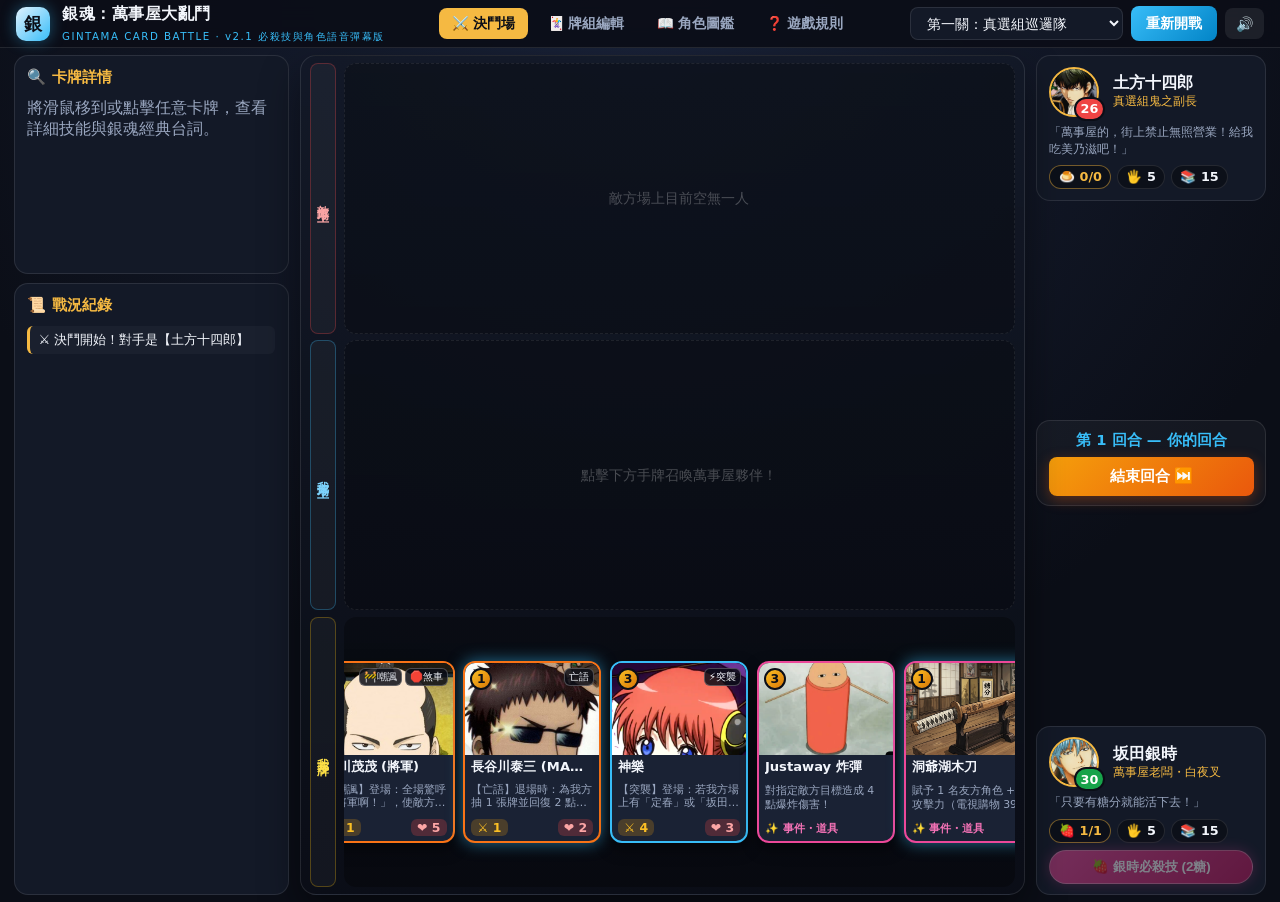
==== commit fe703b21: "Mobile card game layout: enemy on top, player on bottom" ====
--- a/card-game/index.html
+++ b/card-game/index.html
@@ -7,7 +7,7 @@
   <meta http-equiv="Pragma" content="no-cache" />
   <meta http-equiv="Expires" content="0" />
   <title>銀魂：萬事屋大亂鬥 v2.1 — Gintama Card Battle</title>
-  <link rel="stylesheet" href="styles.css?v=20261118_1" />
+  <link rel="stylesheet" href="styles.css?v=20261118_2" />
 </head>
 <body>
   <div id="app">
@@ -259,7 +259,7 @@
     </div>
   </div>
 
-  <script src="cards.js?v=20261118_1"></script>
-  <script src="game.js?v=20261118_1"></script>
+  <script src="cards.js?v=20261118_2"></script>
+  <script src="game.js?v=20261118_2"></script>
 </body>
 </html>
--- a/card-game/styles.css
+++ b/card-game/styles.css
@@ -1351,27 +1351,40 @@
   #view-battle .battle-layout {
     display: flex;
     flex-direction: column;
-    gap: 0.55rem;
-  }
-
-  /* 手機上把主將/結束回合放在最上方緊湊顯示 */
-  .hero-column {
-    order: 1;
-    display: flex;
-    flex-direction: column;
     gap: 0.4rem;
   }
 
+  /* 手機版：使用 display: contents 讓敵方全在上面、我方全在底下 */
+  .hero-column,
+  #view-battle .arena {
+    display: contents;
+  }
+
+  #enemy-hero-box { order: 1; }
+  #view-battle .arena > .arena-zone:nth-child(1) { order: 2; }
+  .hero-column .center-strip { order: 3; }
+  #view-battle .arena > .arena-zone:nth-child(2) { order: 4; }
+  #player-hero-box { order: 5; }
+  #view-battle .arena > .hand-zone { order: 6; }
+  #view-battle .battle-sidebar { order: 7; }
+
+  #comic-toast {
+    position: fixed;
+    top: 44%;
+    left: 50%;
+    width: min(92vw, 360px);
+  }
+
   .hero-column .hero-bar {
-    padding: 0.45rem 0.65rem;
-    gap: 0.45rem;
+    padding: 0.42rem 0.65rem;
+    gap: 0.4rem;
     flex-wrap: wrap;
   }
 
   .hero-column .hero-avatar-wrap,
   .hero-column .hero-avatar {
-    width: 42px;
-    height: 42px;
+    width: 40px;
+    height: 40px;
   }
 
   .hero-column .hero-quote {
@@ -1380,18 +1393,14 @@
 
   .hero-column .hero-skill-btn {
     width: 100%;
-    padding: 0.4rem;
+    padding: 0.38rem;
     font-size: 0.84rem;
   }
 
   .hero-column .center-strip {
-    padding: 0.4rem 0.6rem;
-  }
-
-  #view-battle .arena {
-    order: 2;
-    padding: 0.45rem;
-    gap: 0.45rem;
+    padding: 0.35rem 0.6rem;
+    background: rgba(255, 255, 255, 0.04);
+    border-radius: 10px;
   }
 
   .zone-label {
@@ -1428,10 +1437,6 @@
     -webkit-line-clamp: 2;
   }
 
-  #view-battle .battle-sidebar {
-    order: 3;
-  }
-
   .card-grid {
     grid-template-columns: repeat(auto-fill, minmax(112px, 1fr));
     gap: 0.55rem;
